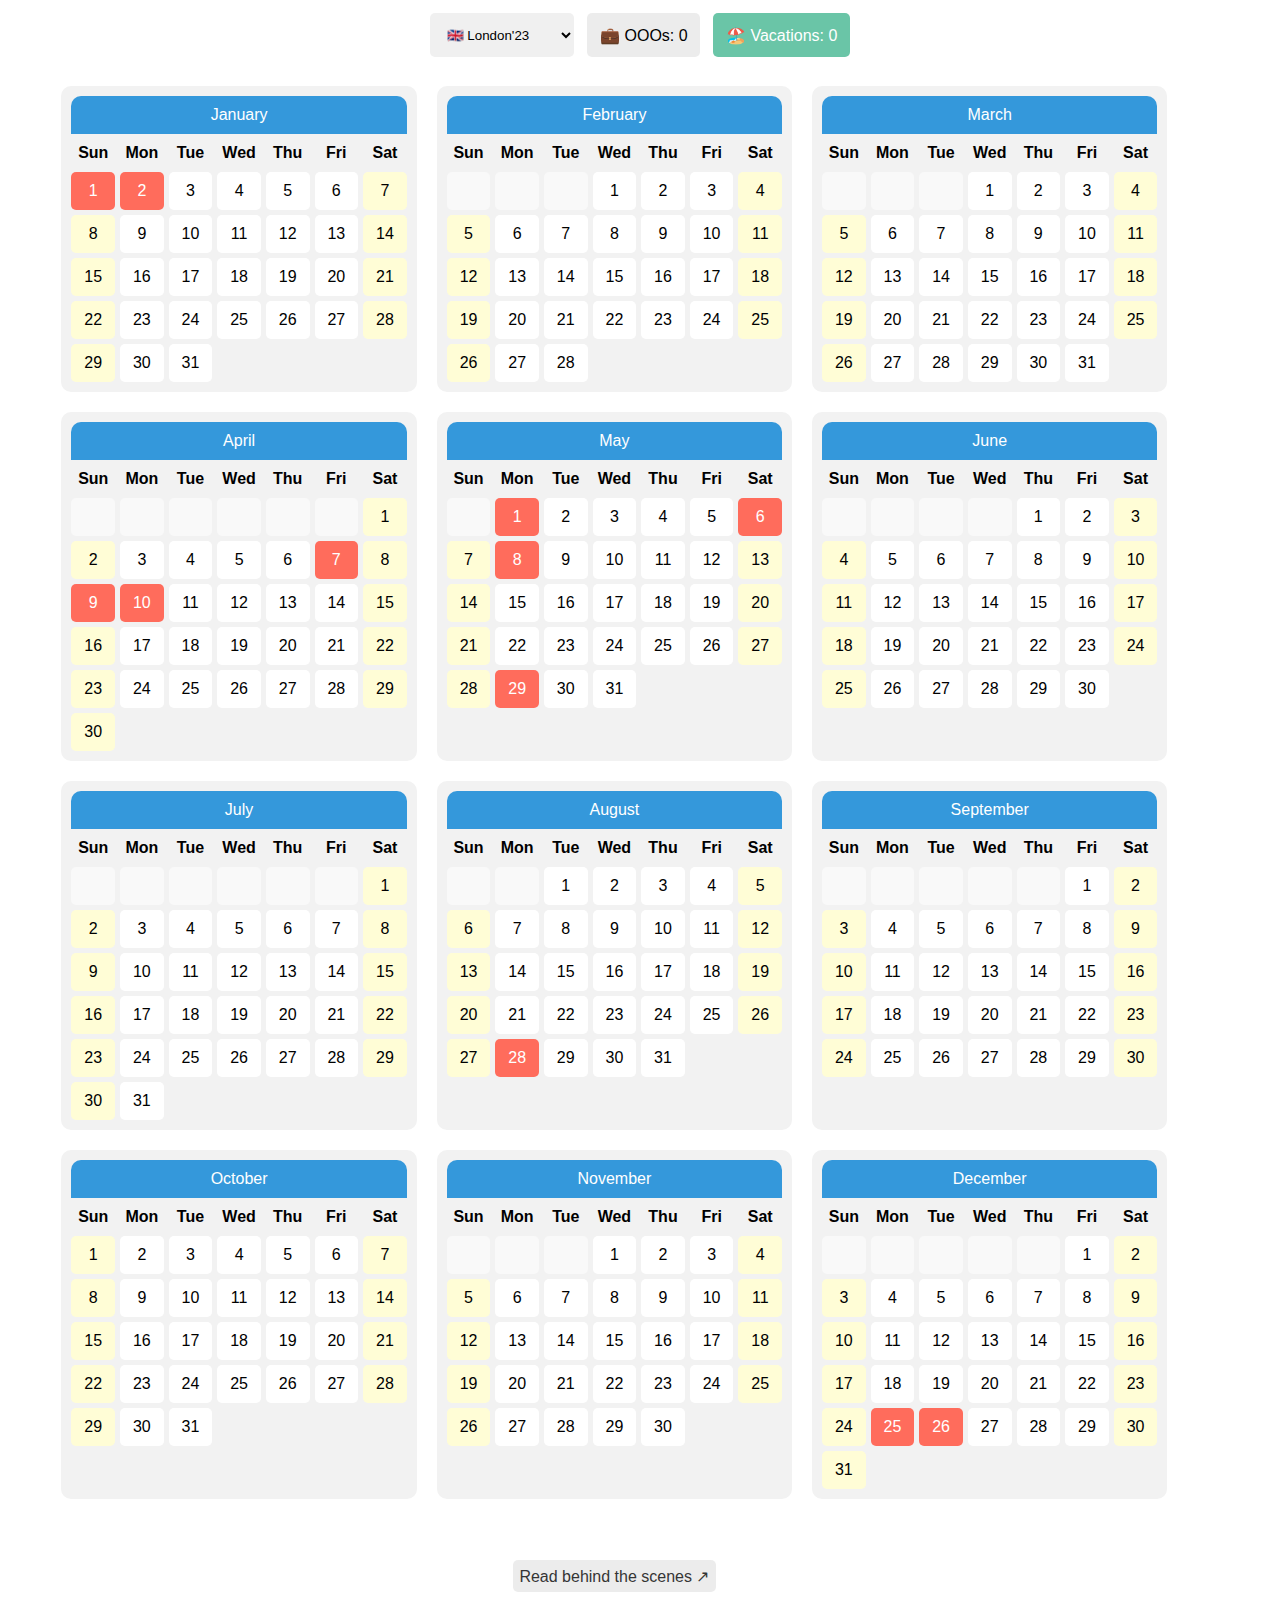
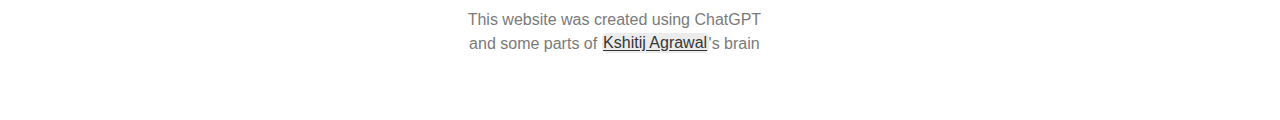
==== index.html @ eda7db60 "Update index.html" ====
<!DOCTYPE html>
<html>
  <head>
    <meta name="viewport" content="width=device-width, initial-scale=1" />

    <title>Plan your vacation 2023</title>
    <link
      rel="icon"
      href="data:image/svg+xml,<svg xmlns=%22http://www.w3.org/2000/svg%22 viewBox=%220 0 100 100%22><text y=%22.9em%22 font-size=%2290%22>📅</text></svg>"
    />

    <link href="https://fonts.cdnfonts.com/css/product-sans" rel="stylesheet" />
    <script src="https://code.jquery.com/jquery-3.6.0.min.js"></script>
    <script src="CalendarList.js"></script>
    <script src="https://static.airtable.com/js/embed/embed_snippet_v1.js"></script>
    <script>
      // $(document).ready(function () {
      //   $("#calendar2").load("IndiaCal.html");
      //   alert("done");
      // });

      $(document).ready(function () {
        $("#calendar-select").change(function () {
          var selectedCalendar = $(this).val();
          $(".calContainer").hide();
          $("#" + selectedCalendar).show();
        });
      });
    </script>

    <style>
      @import url("https://fonts.cdnfonts.com/css/product-sans");

      body {
        font-family: "Product Sans", sans-serif;
        margin: 0px;
        width: 96%;
        -webkit-user-select: none; /* Safari */
        -ms-user-select: none; /* IE 10 and IE 11 */
        user-select: none; /* Standard syntax */
      }
      .headerContainer {
        /* background: linear-gradient(
          rgba(255, 255, 255, 1),
          rgba(255, 255, 255, 0)
        ); */
        background-color: rgba(255, 255, 255, 1);
        position: fixed;
        z-index: 12;
        display: flex;
        flex-direction: row;
        /* margin-left: 5%;
        margin-right: 5%; */
        top: 0%;
        padding-top: 1%;
        padding-bottom: 1%;
        width: 100%;
        justify-content: center;
      }

      .Footer {
        display: flex;
        flex-direction: column;
        margin-bottom: 2%;
        width: 100%;
        justify-content: center;
        color: #7a7a7a;
        align-items: center;
        text-align: center;
      }

      #counter {
        background-color: rgba(74, 185, 148, 0.822);
        padding: 1%;
        color: white;
        border-radius: 5px;
        margin-left: 1%;
      }

      #counter:nth-child(2) {
        background-color: rgba(232, 232, 232, 0.822);
        color: black;
      }

      .calendar {
        padding: 5%;
        padding-top: 7%;
        /* margin-top: 1%; */
        display: grid;
        grid-template-columns: repeat(3, 1fr);
        grid-gap: 20px;
      }

      .month {
        /* display: flex; */
        /* flex-direction: column; */
        grid-template-rows: repeat(7, 1fr);
        grid-template-columns: repeat(7, 1fr);
        grid-gap: 5px;
        background-color: #f2f2f2;
        border-radius: 10px;
        padding: 10px;
      }

      .month-name {
        background-color: #3498db;
        color: #fff;
        text-align: center;
        border-top-left-radius: 10px;
        border-top-right-radius: 10px;
        padding: 10px 0;
      }

      .weekdays {
        display: grid;
        grid-template-columns: repeat(7, 1fr);
        grid-gap: 5px;
        text-align: center;
        padding: 10px 0;
        font-weight: bold;
      }

      .weekday {
        /* background-color: #e6e6e6; */
      }

      .dates {
        display: grid;
        grid-template-columns: repeat(7, 1fr);
        grid-gap: 5px;
      }

      .date {
        background-color: #fff;
        border-radius: 5px;
        text-align: center;
        padding: 10px;
        cursor: pointer;
        position: relative;
        z-index: 10;
      }

      .date.selected {
        background-color: rgb(101, 199, 166);
        color: #fff;
        z-index: 5;
        font-weight: bolder;
      }

      /* Style for merged dates */
      .date.selected + .date.selected {
        /* border: rgb(74, 185, 148) solid 4px; */
        border-top-left-radius: 5px;
        border-bottom-left-radius: 5px;
        /* margin-left: -5px; */
      }

      .date.selected:last-child {
        border-top-right-radius: 5px;
        border-bottom-right-radius: 5px;
      }

      .date.selected:first-child {
        border-top-left-radius: 5px;
        border-bottom-left-radius: 5px;
      }

      .date.selected:first-child:before {
        left: 0px;
        width: 0px;
      }

      /* .date.selected:before {
        content: "";
        position: absolute;
        top: 5px;
        bottom: 5px;
        left: -5px;
        width: 5px;
        background-color: rgb(101, 199, 166);
      } */

      /* .merged:before {
        content: "";
        position: absolute;
        top: 5px;
        bottom: 5px;
        left: -5px;
        width: 5px;
        background-color: rgb(101, 199, 166);
      } */

      /* Style for public holidays */
      .date.holiday {
        background-color: #ff6c5c;
        color: #fff;
      }

      .date.empty {
        opacity: 0.5;
      }

      .date.weekend {
        background-color: hsl(57, 100%, 92%);

        z-index: 1;
        box-sizing: border-box;
      }

      .tooltip {
        position: absolute;
        z-index: 999;
        display: none;
        font-size: 0.7em;
        padding: 10px;
        background-color: #ff6c5c;
        color: #fff;
        border-radius: 5px;
      }

      .textButton {
        background-color: rgba(232, 232, 232, 0.822);
        color: rgb(53, 53, 53);
        padding: 0.5%;

        border-radius: 5px;
        cursor: pointer;
      }

      .textButton:hover {
        background-color: #3498db;
        color: white;
      }

      #calendar-select {
        border-radius: 5px;
        padding-left: 1%;
        padding-right: 1%;
        border: none;
        cursor: pointer;
        background-color: #f0f0f0;
      }

      #requestOption_btn {
        border-top: 1px dotted #000;
      }

      @media (max-width: 608px) {
        .headerContainer {
          padding-top: 2%;
          padding-bottom: 2%;
          width: 96%;
        }

        .Footer {
          width: 96%;
          flex-direction: column;
          justify-content: center;
          text-align: center;
        }

        #counter {
          padding: 2%;
        }

        .calendar {
          grid-template-columns: repeat(1, 1fr);
          padding-top: 15%;
        }
      }
    </style>
  </head>
  <body>
    <div class="headerContainer">
      <select id="calendar-select">
        <option value="calendarLondon">🇬🇧 London'23</option>
        <option value="calendarBangalore">🇮🇳 Bangalore'23</option>
        <option value="calendarDelhi">🇮🇳 New Delhi'23</option>
        <option value="calendarNewYork">🇺🇸 New York'23</option>
        <option value="requestOption" id="requestOption_btn">
          👋 Request...
        </option>
      </select>
      <span id="counter">💼 OOOs: <span id="countOOO">0</span></span>
      <span id="counter">🏖️ Vacations: <span id="countVac">0</span></span>
    </div>

    <div class="tooltip"></div>

    <!-- <div id="calendar2"></div> -->
    <div id="calendar-container">
      <!-- London 2023 -->
      <div class="calContainer" id="calendarLondon"></div>
      <!-- Bangalore 2023 -->
      <div
        class="calContainer"
        id="calendarBangalore"
        style="display: none"
      ></div>

      <!-- New Delhi 2023 -->
      <div class="calContainer" id="calendarDelhi" style="display: none"></div>
      <!-- New York 2023 -->
      <div
        class="calContainer"
        id="calendarNewYork"
        style="display: none"
      ></div>
      <!-- Request option -->
      <div
        id="requestOption"
        class="calContainer"
        style="display: none; margin-top: 10%; width: 100%"
      >
        <iframe
          class="airtable-embed airtable-dynamic-height"
          src="https://airtable.com/embed/shr42qAJ8OKiO1cHf?backgroundColor=cyan"
          frameborder="0"
          onmousewheel=""
          width="100%"
          height="936.2"
          style="background: transparent"
        ></iframe>
      </div>
    </div>

    <div class="Footer">
      <a class="textButton" target="_blank">Read behind the scenes &#8599;</a>
      <p style="text-align: center; line-height: 150%">
        This website was created using ChatGPT <br />and some parts of&nbsp;<a
          href="https://twitter.com/imkshitij16"
          class="textButton"
          target="_blank"
          >Kshitij Agrawal</a
        >'s brain &nbsp;
      </p>
    </div>

    <script>
      const CalContainer = [
        "calendarLondon",
        "calendarBangalore",
        "calendarDelhi",
        "calendarNewYork",
      ];
      // const CalContainer = document.getElementsByClassName("calendarContainer");

      for (let CalOptions = 0; CalOptions < CalContainer.length; CalOptions++) {
        var calendar = `
          <div class="calendar">
            `;
        // Loop through all months of the year
        for (let month = 0; month < months[CalOptions].length; month++) {
          // Create a new Date object for the current month
          const date = new Date(2023, month, 1);

          // Get the first day of the month
          const firstDay = date.getDay();
          //to calc weekends
          let currentDay = firstDay;

          // Get the number of days in the month
          const daysInMonth = new Date(2023, month + 1, 0).getDate();
          var weekendFlag = "";

          // Generate the month calendar
          calendar += `
          
            <div class="month">
              <div class="month-name">${months[CalOptions][month][0]}</div>
              <div class="weekdays">
                <div class="weekday">Sun</div>
                <div class="weekday">Mon</div>
                <div class="weekday">Tue</div>
                <div class="weekday">Wed</div>
                <div class="weekday">Thu</div>
                <div class="weekday">Fri</div>
                <div class="weekday">Sat</div>
              </div>
              <div class="dates">
                `;

          // console.log(firstDay);
          // Loop through the days in the month
          for (let i = 0; i < firstDay + daysInMonth; i++) {
            //(i - firstDay + 1) is the date counter, not i
            if (i < firstDay) {
              calendar += `<div class="date empty"></div>`;
            } else {
              if (currentDay == 0 || currentDay == 6) {
                weekendFlag = "weekend";
              }
              if (months[CalOptions][month][1].includes(i - firstDay + 1)) {
                calendar += `<div class="date holiday" onmouseenter="showTooltip(this)"
        onmouseleave="hideTooltip()"
        data-text="${
          months[CalOptions][month][2][
            months[CalOptions][month][1].indexOf(i - firstDay + 1)
          ]
        }">${i - firstDay + 1}</div>`;
              } else {
                calendar += `<div class="date ${weekendFlag}">${
                  i - firstDay + 1
                }</div>`;
              }

              currentDay = (currentDay + 1) % 7;
              weekendFlag = "";
            }
          }

          // Close the .dates div and .calendar div
          calendar += `
              </div>
            </div>
          `;

          // Add the generated calendar to the page
        }

        calendar += `
          </div>
        `;

        // console.log(document.getElementById(CalContainer[CalOptions]));
        document.getElementById(CalContainer[CalOptions]).innerHTML = calendar;

        // CalContainer[CalOptions].innerHTML = calendar;
      }

      //===============================================================================

      const dates = document.querySelectorAll(".date");
      let countOOO = 0;
      let countVac = 0;

      dates.forEach((date) => {
        date.addEventListener("click", function () {
          this.classList.toggle("selected");

          // check if there are selected neighboring dates and merge them
          const row = this.parentNode.children;
          let merged = false;

          // change OOO counter
          if (
            this.classList.contains("selected") &&
            !this.classList.contains("holiday") &&
            !this.classList.contains("weekend")
          ) {
            countOOO++;
          } else if (
            !this.classList.contains("selected") &&
            !this.classList.contains("holiday") &&
            !this.classList.contains("weekend")
          ) {
            countOOO--;
          }

          // change Vac counter
          if (this.classList.contains("selected")) {
            countVac++;
            if (this.classList.contains("weekend")) {
              // console.log(this);
              this.style.color = "rgb(101, 199, 166);";
              // console.log(this);
            }
          } else {
            countVac--;
            if (this.classList.contains("weekend")) {
              this.style.color = "black";
            } else if (this.classList.contains("holiday")) {
              document.querySelector(".tooltip").style.display = "none";
            }
          }
          document.querySelector("#countOOO").textContent = countOOO;
          document.querySelector("#countVac").textContent = countVac;

          // change color of weekend day if selected
          if (
            this.classList.contains("selected") &&
            this.classList.contains("weekend")
          ) {
            this.style.boxShadow = "inset 0px 0px 0px 5px rgb(101, 199, 166)";
            this.style.color = "black ";
          } else if (
            !this.classList.contains("selected") &&
            this.classList.contains("weekend")
          ) {
            this.style.boxShadow = "none";
          }

          // change color of weekend day if selected
          if (
            this.classList.contains("selected") &&
            this.classList.contains("holiday")
          ) {
            this.style.boxShadow = "inset 0px 0px 0px 5px rgb(101, 199, 166)";
          } else if (
            !this.classList.contains("selected") &&
            this.classList.contains("holiday")
          ) {
            this.style.boxShadow = "none";
          }

          for (let i = 0; i < row.length; i++) {
            if (row[i] === this) {
              if (row[i - 1] && row[i - 1].classList.contains("selected")) {
                this.classList.add("merged");
                merged = true;
                break;
              } else if (
                row[i + 1] &&
                row[i + 1].classList.contains("selected")
              ) {
                row[i + 1].classList.add("merged");
                merged = true;
                break;
              }
            }
          }

          if (!merged) {
            this.classList.remove("merged");
          }
        });
      });

      function showTooltip(el) {
        var tooltip = document.querySelector(".tooltip");
        var holidayText = el.getAttribute("data-text");
        tooltip.innerHTML = "Bank holiday for " + "<b>" + holidayText + "</b>";
        tooltip.style.display = "block";

        if (window.innerWidth > 600) {
          tooltip.style.top = el.offsetTop + el.offsetHeight + 2 + "px";
          tooltip.style.left = el.offsetLeft + -50 + "px";
        } else {
          tooltip.style.top = el.offsetTop + el.offsetHeight + 2 + "px";
          tooltip.style.left = "20%";
        }
      }

      function hideTooltip() {
        var tooltip = document.querySelector(".tooltip");
        tooltip.style.display = "none";
      }
    </script>
  </body>
</html>
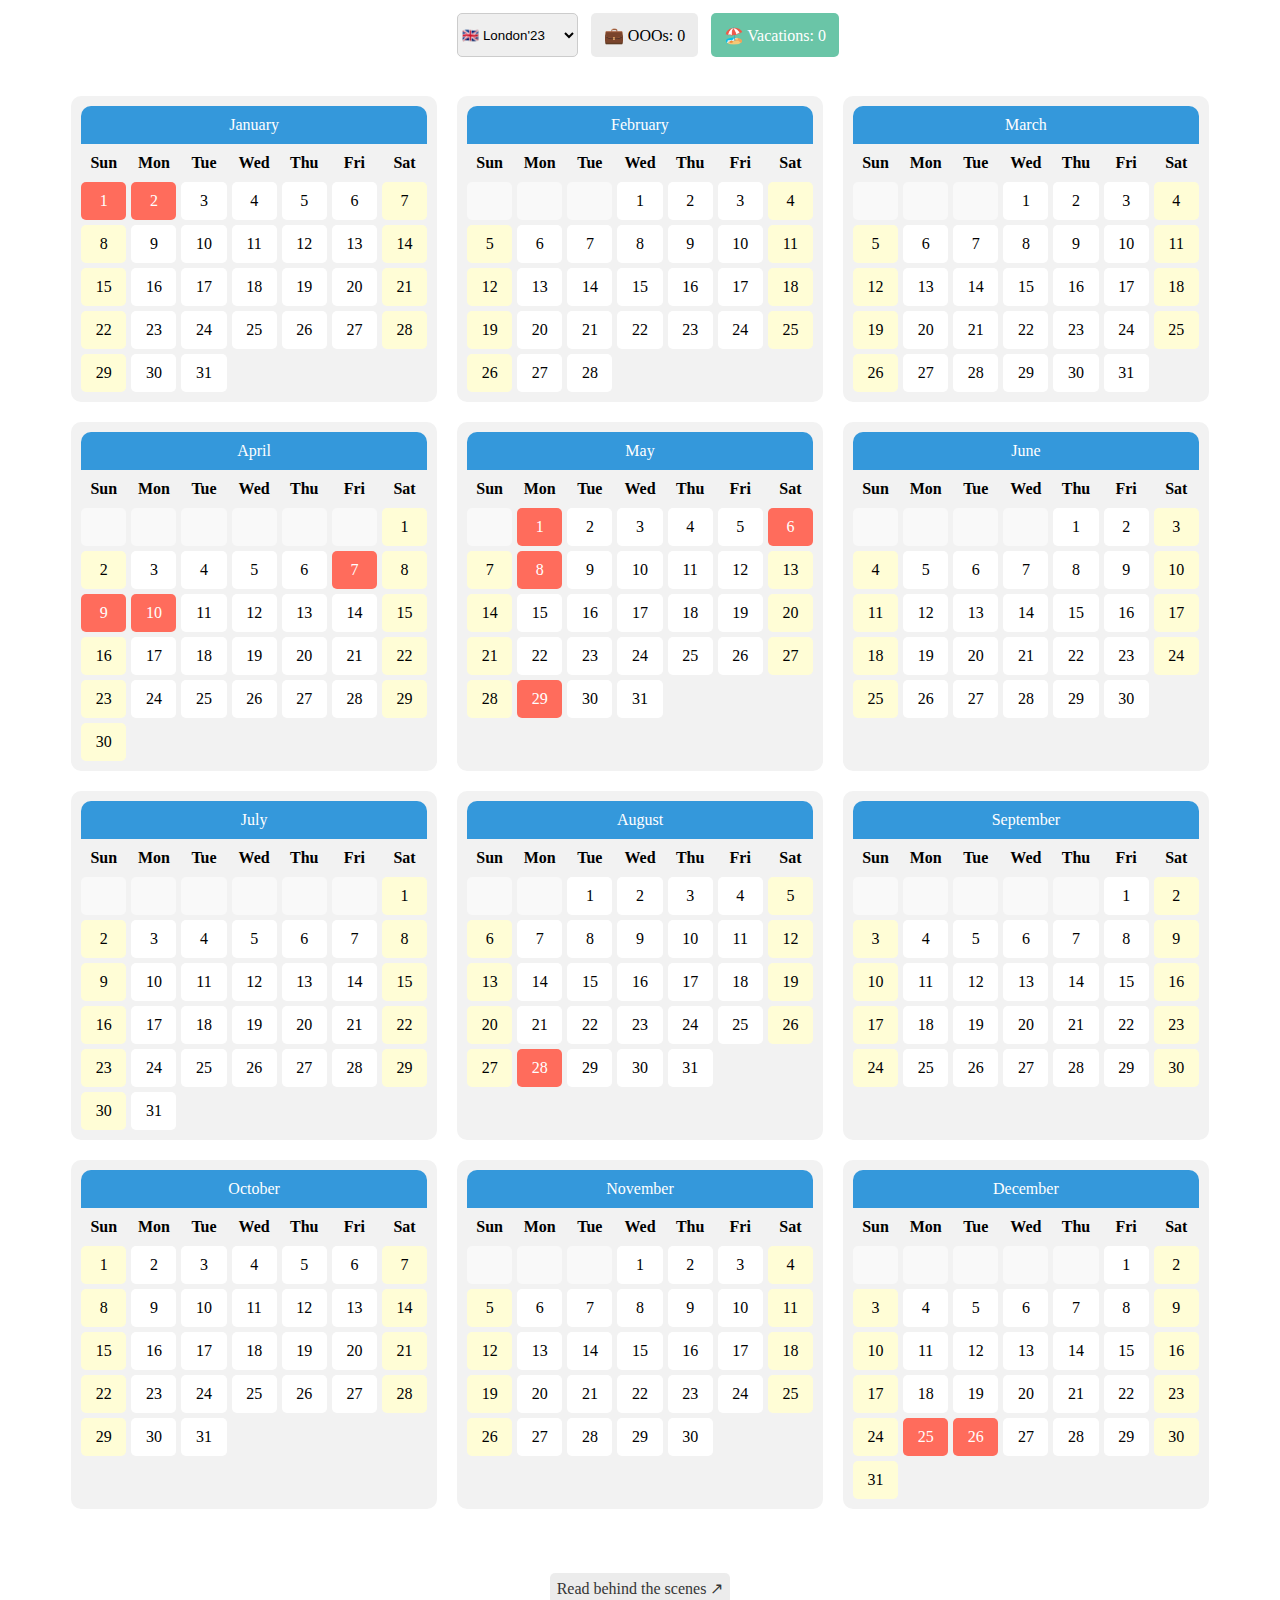
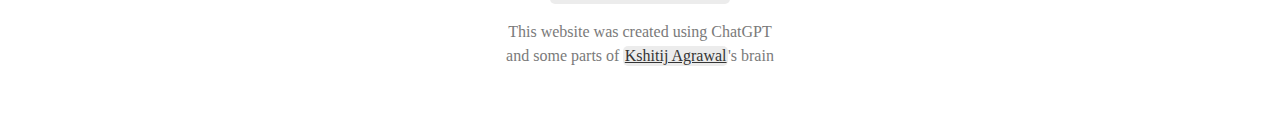
==== commit 7237ee70: "separate css file" ====
--- a/index.html
+++ b/index.html
@@ -2,6 +2,7 @@
 <html>
   <head>
     <meta name="viewport" content="width=device-width, initial-scale=1" />
+    <link rel="stylesheet" type="text/css" href="styles.css" />
 
     <title>Plan your vacation 2023</title>
     <link
@@ -27,248 +28,6 @@
         });
       });
     </script>
-
-    <style>
-      @import url("https://fonts.cdnfonts.com/css/product-sans");
-
-      body {
-        font-family: "Product Sans", sans-serif;
-        margin: 0px;
-        width: 96%;
-        -webkit-user-select: none; /* Safari */
-        -ms-user-select: none; /* IE 10 and IE 11 */
-        user-select: none; /* Standard syntax */
-      }
-      .headerContainer {
-        /* background: linear-gradient(
-          rgba(255, 255, 255, 1),
-          rgba(255, 255, 255, 0)
-        ); */
-        background-color: rgba(255, 255, 255, 1);
-        position: fixed;
-        z-index: 12;
-        display: flex;
-        flex-direction: row;
-        /* margin-left: 5%;
-        margin-right: 5%; */
-        top: 0%;
-        padding-top: 1%;
-        padding-bottom: 1%;
-        width: 100%;
-        justify-content: center;
-      }
-
-      .Footer {
-        display: flex;
-        flex-direction: column;
-        margin-bottom: 2%;
-        width: 100%;
-        justify-content: center;
-        color: #7a7a7a;
-        align-items: center;
-        text-align: center;
-      }
-
-      #counter {
-        background-color: rgba(74, 185, 148, 0.822);
-        padding: 1%;
-        color: white;
-        border-radius: 5px;
-        margin-left: 1%;
-      }
-
-      #counter:nth-child(2) {
-        background-color: rgba(232, 232, 232, 0.822);
-        color: black;
-      }
-
-      .calendar {
-        padding: 5%;
-        padding-top: 7%;
-        /* margin-top: 1%; */
-        display: grid;
-        grid-template-columns: repeat(3, 1fr);
-        grid-gap: 20px;
-      }
-
-      .month {
-        /* display: flex; */
-        /* flex-direction: column; */
-        grid-template-rows: repeat(7, 1fr);
-        grid-template-columns: repeat(7, 1fr);
-        grid-gap: 5px;
-        background-color: #f2f2f2;
-        border-radius: 10px;
-        padding: 10px;
-      }
-
-      .month-name {
-        background-color: #3498db;
-        color: #fff;
-        text-align: center;
-        border-top-left-radius: 10px;
-        border-top-right-radius: 10px;
-        padding: 10px 0;
-      }
-
-      .weekdays {
-        display: grid;
-        grid-template-columns: repeat(7, 1fr);
-        grid-gap: 5px;
-        text-align: center;
-        padding: 10px 0;
-        font-weight: bold;
-      }
-
-      .weekday {
-        /* background-color: #e6e6e6; */
-      }
-
-      .dates {
-        display: grid;
-        grid-template-columns: repeat(7, 1fr);
-        grid-gap: 5px;
-      }
-
-      .date {
-        background-color: #fff;
-        border-radius: 5px;
-        text-align: center;
-        padding: 10px;
-        cursor: pointer;
-        position: relative;
-        z-index: 10;
-      }
-
-      .date.selected {
-        background-color: rgb(101, 199, 166);
-        color: #fff;
-        z-index: 5;
-        font-weight: bolder;
-      }
-
-      /* Style for merged dates */
-      .date.selected + .date.selected {
-        /* border: rgb(74, 185, 148) solid 4px; */
-        border-top-left-radius: 5px;
-        border-bottom-left-radius: 5px;
-        /* margin-left: -5px; */
-      }
-
-      .date.selected:last-child {
-        border-top-right-radius: 5px;
-        border-bottom-right-radius: 5px;
-      }
-
-      .date.selected:first-child {
-        border-top-left-radius: 5px;
-        border-bottom-left-radius: 5px;
-      }
-
-      .date.selected:first-child:before {
-        left: 0px;
-        width: 0px;
-      }
-
-      /* .date.selected:before {
-        content: "";
-        position: absolute;
-        top: 5px;
-        bottom: 5px;
-        left: -5px;
-        width: 5px;
-        background-color: rgb(101, 199, 166);
-      } */
-
-      /* .merged:before {
-        content: "";
-        position: absolute;
-        top: 5px;
-        bottom: 5px;
-        left: -5px;
-        width: 5px;
-        background-color: rgb(101, 199, 166);
-      } */
-
-      /* Style for public holidays */
-      .date.holiday {
-        background-color: #ff6c5c;
-        color: #fff;
-      }
-
-      .date.empty {
-        opacity: 0.5;
-      }
-
-      .date.weekend {
-        background-color: hsl(57, 100%, 92%);
-
-        z-index: 1;
-        box-sizing: border-box;
-      }
-
-      .tooltip {
-        position: absolute;
-        z-index: 999;
-        display: none;
-        font-size: 0.7em;
-        padding: 10px;
-        background-color: #ff6c5c;
-        color: #fff;
-        border-radius: 5px;
-      }
-
-      .textButton {
-        background-color: rgba(232, 232, 232, 0.822);
-        color: rgb(53, 53, 53);
-        padding: 0.5%;
-
-        border-radius: 5px;
-        cursor: pointer;
-      }
-
-      .textButton:hover {
-        background-color: #3498db;
-        color: white;
-      }
-
-      #calendar-select {
-        border-radius: 5px;
-        padding-left: 1%;
-        padding-right: 1%;
-        border: none;
-        cursor: pointer;
-        background-color: #f0f0f0;
-      }
-
-      #requestOption_btn {
-        border-top: 1px dotted #000;
-      }
-
-      @media (max-width: 608px) {
-        .headerContainer {
-          padding-top: 2%;
-          padding-bottom: 2%;
-          width: 96%;
-        }
-
-        .Footer {
-          width: 96%;
-          flex-direction: column;
-          justify-content: center;
-          text-align: center;
-        }
-
-        #counter {
-          padding: 2%;
-        }
-
-        .calendar {
-          grid-template-columns: repeat(1, 1fr);
-          padding-top: 15%;
-        }
-      }
-    </style>
   </head>
   <body>
     <div class="headerContainer">
@@ -347,8 +106,8 @@
 
       for (let CalOptions = 0; CalOptions < CalContainer.length; CalOptions++) {
         var calendar = `
-          <div class="calendar">
-            `;
+                <div class="calendar">
+                  `;
         // Loop through all months of the year
         for (let month = 0; month < months[CalOptions].length; month++) {
           // Create a new Date object for the current month
@@ -365,20 +124,20 @@
 
           // Generate the month calendar
           calendar += `
-          
-            <div class="month">
-              <div class="month-name">${months[CalOptions][month][0]}</div>
-              <div class="weekdays">
-                <div class="weekday">Sun</div>
-                <div class="weekday">Mon</div>
-                <div class="weekday">Tue</div>
-                <div class="weekday">Wed</div>
-                <div class="weekday">Thu</div>
-                <div class="weekday">Fri</div>
-                <div class="weekday">Sat</div>
-              </div>
-              <div class="dates">
-                `;
+
+                  <div class="month">
+                    <div class="month-name">${months[CalOptions][month][0]}</div>
+                    <div class="weekdays">
+                      <div class="weekday">Sun</div>
+                      <div class="weekday">Mon</div>
+                      <div class="weekday">Tue</div>
+                      <div class="weekday">Wed</div>
+                      <div class="weekday">Thu</div>
+                      <div class="weekday">Fri</div>
+                      <div class="weekday">Sat</div>
+                    </div>
+                    <div class="dates">
+                      `;
 
           // console.log(firstDay);
           // Loop through the days in the month
@@ -392,16 +151,17 @@
               }
               if (months[CalOptions][month][1].includes(i - firstDay + 1)) {
                 calendar += `<div class="date holiday" onmouseenter="showTooltip(this)"
-        onmouseleave="hideTooltip()"
-        data-text="${
-          months[CalOptions][month][2][
-            months[CalOptions][month][1].indexOf(i - firstDay + 1)
-          ]
-        }">${i - firstDay + 1}</div>`;
+              onmouseleave="hideTooltip()"
+              data-date="${i - firstDay + 1}-${months[CalOptions][month][0]}"
+              data-text="${
+                months[CalOptions][month][2][
+                  months[CalOptions][month][1].indexOf(i - firstDay + 1)
+                ]
+              }">${i - firstDay + 1}</div>`;
               } else {
-                calendar += `<div class="date ${weekendFlag}">${
+                calendar += `<div class="date ${weekendFlag}" data-date="${
                   i - firstDay + 1
-                }</div>`;
+                }-${months[CalOptions][month][0]}">${i - firstDay + 1}</div>`;
               }
 
               currentDay = (currentDay + 1) % 7;
@@ -411,16 +171,16 @@
 
           // Close the .dates div and .calendar div
           calendar += `
-              </div>
-            </div>
-          `;
+                    </div>
+                  </div>
+                `;
 
           // Add the generated calendar to the page
         }
 
         calendar += `
-          </div>
-        `;
+                </div>
+              `;
 
         // console.log(document.getElementById(CalContainer[CalOptions]));
         document.getElementById(CalContainer[CalOptions]).innerHTML = calendar;
@@ -430,11 +190,57 @@
 
       //===============================================================================
 
-      const dates = document.querySelectorAll(".date");
+      const dates = [...document.querySelectorAll(".date")].filter(
+        (date) => !date.classList.contains("empty")
+      );
+
       let countOOO = 0;
       let countVac = 0;
 
+      let selectedDates = {};
+      // Retrieve selected dates from local storage
+      const storedDates = localStorage.getItem("selectedDates");
+      console.log(storedDates);
+
+      if (storedDates) {
+        selectedDates = JSON.parse(storedDates);
+        Object.entries(selectedDates).forEach(([date, selected]) => {
+          console.log(`[data-date="${date}"]`);
+          const dateElement = document.querySelector(`[data-date="${date}"]`);
+          console.log(dateElement);
+          if (selected) {
+            dateElement.classList.add("selected");
+            if (dateElement.classList.contains("holiday")) {
+              dateElement.style.boxShadow =
+                "inset 0px 0px 0px 5px rgb(101, 199, 166)";
+            }
+            if (dateElement.classList.contains("weekend")) {
+              dateElement.style.boxShadow =
+                "inset 0px 0px 0px 5px rgb(101, 199, 166)";
+              dateElement.style.color = "black ";
+            }
+            // update counters as well
+            if (
+              !dateElement.classList.contains("holiday") &&
+              !dateElement.classList.contains("weekend")
+            ) {
+              countOOO++;
+            }
+            countVac++;
+          }
+        });
+      }
+
+      // Update counters
+      document.querySelector("#countOOO").textContent = countOOO;
+      document.querySelector("#countVac").textContent = countVac;
+
       dates.forEach((date) => {
+        // if (selectedDates[date.dataset.date]) {
+        //   date.classList.add("selected");
+        //   date.setAttribute("data-date", selectedDates[date.dataset.date]);
+        // }
+
         date.addEventListener("click", function () {
           this.classList.toggle("selected");
 
@@ -465,6 +271,14 @@
               this.style.color = "rgb(101, 199, 166);";
               // console.log(this);
             }
+            const monthName =
+              this.parentNode.parentNode.querySelector(
+                ".month-name"
+              ).textContent;
+
+            //saving to local storage
+            this.setAttribute("data-date", `${this.textContent}-${monthName}`);
+            selectedDates[this.dataset.date] = true;
           } else {
             countVac--;
             if (this.classList.contains("weekend")) {
@@ -472,9 +286,16 @@
             } else if (this.classList.contains("holiday")) {
               document.querySelector(".tooltip").style.display = "none";
             }
+
+            //removing from local storage
+            delete selectedDates[this.dataset.date];
+            this.removeAttribute("data-date");
           }
           document.querySelector("#countOOO").textContent = countOOO;
           document.querySelector("#countVac").textContent = countVac;
+
+          console.log("datesSaved", selectedDates);
+          localStorage.setItem("selectedDates", JSON.stringify(selectedDates));
 
           // change color of weekend day if selected
           if (
@@ -490,7 +311,7 @@
             this.style.boxShadow = "none";
           }
 
-          // change color of weekend day if selected
+          // change color of holiday if selected
           if (
             this.classList.contains("selected") &&
             this.classList.contains("holiday")
--- a/styles.css
+++ b/styles.css
@@ -0,0 +1,276 @@
+<style>
+@import url("https://fonts.cdnfonts.com/css/product-sans");
+
+body {
+  font-family: "Product Sans", sans-serif;
+  margin: 0px;
+  width: 96%;
+  -webkit-user-select: none; /* Safari */
+  -ms-user-select: none; /* IE 10 and IE 11 */
+  user-select: none; /* Standard syntax */
+}
+.headerContainer {
+  /* background: linear-gradient(
+    rgba(255, 255, 255, 1),
+    rgba(255, 255, 255, 0)
+  ); */
+  background-color: rgba(255, 255, 255, 1);
+  position: fixed;
+  z-index: 12;
+  display: flex;
+  flex-direction: row;
+  /* margin-left: 5%;
+  margin-right: 5%; */
+  top: 0%;
+  padding-top: 1%;
+  padding-bottom: 1%;
+  width: 100%;
+  justify-content: center;
+}
+
+.Footer {
+  display: flex;
+  flex-direction: column;
+  margin-bottom: 2%;
+  width: 100%;
+  justify-content: center;
+  color: #7a7a7a;
+  align-items: center;
+  text-align: center;
+}
+
+#counter {
+  background-color: rgba(74, 185, 148, 0.822);
+  padding: 1%;
+  color: white;
+  border-radius: 5px;
+  margin-left: 1%;
+}
+
+#counter:nth-child(2) {
+  background-color: rgba(232, 232, 232, 0.822);
+  color: black;
+}
+
+.calendar {
+  padding: 5%;
+  padding-top: 7%;
+  /* margin-top: 1%; */
+  display: grid;
+  grid-template-columns: repeat(3, 1fr);
+  grid-gap: 20px;
+}
+
+.month {
+  /* display: flex; */
+  /* flex-direction: column; */
+  grid-template-rows: repeat(7, 1fr);
+  grid-template-columns: repeat(7, 1fr);
+  grid-gap: 5px;
+  background-color: #f2f2f2;
+  border-radius: 10px;
+  padding: 10px;
+}
+
+.month-name {
+  background-color: #3498db;
+  color: #fff;
+  text-align: center;
+  border-top-left-radius: 10px;
+  border-top-right-radius: 10px;
+  padding: 10px 0;
+}
+
+.weekdays {
+  display: grid;
+  grid-template-columns: repeat(7, 1fr);
+  grid-gap: 5px;
+  text-align: center;
+  padding: 10px 0;
+  font-weight: bold;
+}
+
+.weekday {
+  /* background-color: #e6e6e6; */
+}
+
+.dates {
+  display: grid;
+  grid-template-columns: repeat(7, 1fr);
+  grid-gap: 5px;
+}
+
+.date {
+  background-color: #fff;
+  border-radius: 5px;
+  text-align: center;
+  padding: 10px;
+  cursor: pointer;
+  position: relative;
+  z-index: 10;
+}
+
+.date.selected {
+  background-color: rgb(101, 199, 166);
+  color: #fff;
+  z-index: 5;
+  font-weight: bolder;
+}
+
+/* Style for merged dates */
+.date.selected + .date.selected {
+  /* border: rgb(74, 185, 148) solid 4px; */
+  border-top-left-radius: 5px;
+  border-bottom-left-radius: 5px;
+  /* margin-left: -5px; */
+}
+
+.date.selected:last-child {
+  border-top-right-radius: 5px;
+  border-bottom-right-radius: 5px;
+}
+
+.date.selected:first-child {
+  border-top-left-radius: 5px;
+  border-bottom-left-radius: 5px;
+}
+
+.date.selected:first-child:before {
+  left: 0px;
+  width: 0px;
+}
+
+/* .date.selected:before {
+  content: "";
+  position: absolute;
+  top: 5px;
+  bottom: 5px;
+  left: -5px;
+  width: 5px;
+  background-color: rgb(101, 199, 166);
+} */
+
+/* .merged:before {
+  content: "";
+  position: absolute;
+  top: 5px;
+  bottom: 5px;
+  left: -5px;
+  width: 5px;
+  background-color: rgb(101, 199, 166);
+} */
+
+/* Style for public holidays */
+.date.holiday {
+  background-color: #ff6c5c;
+  color: #fff;
+}
+
+.date.empty {
+  opacity: 0.5;
+  cursor: default;
+}
+
+.date.weekend {
+  background-color: hsl(57, 100%, 92%);
+
+  z-index: 1;
+  box-sizing: border-box;
+}
+
+.tooltip {
+  position: absolute;
+  z-index: 999;
+  display: none;
+  font-size: 0.7em;
+  padding: 10px;
+  background-color: #ff6c5c;
+  color: #fff;
+  border-radius: 5px;
+}
+
+.textButton {
+  background-color: rgba(232, 232, 232, 0.822);
+  color: rgb(53, 53, 53);
+  padding: 0.5%;
+
+  border-radius: 5px;
+  cursor: pointer;
+}
+
+.textButton:hover {
+  background-color: #3498db;
+  color: white;
+}
+
+#calendar-select {
+  border-radius: 5px;
+  /* padding-left: 1%; */
+  /* padding-right: 1%; */
+  /* border: none; */
+  cursor: pointer;
+  /* background-color: #f0f0f0; */
+  
+    border: 1px solid #ccc;
+}
+
+     
+  
+  .selectBox {
+    position: relative;
+  }
+  
+  .selectBox select {
+    width: 100%;
+    font-weight: bold;
+  }
+  
+  .overSelect {
+    position: absolute;
+    left: 0;
+    right: 0;
+    top: 0;
+    bottom: 0;
+  }
+  
+  .checkboxes {
+    display: none;
+    border: 1px #dadada solid;
+  }
+  
+  .checkboxes label {
+    display: block;
+  }
+  
+  .checkboxes label:hover {
+    background-color: #1e90ff;
+  }
+
+#requestOption_btn {
+  border-top: 1px dotted #000;
+}
+
+@media (max-width: 608px) {
+  .headerContainer {
+    padding-top: 2%;
+    padding-bottom: 2%;
+    width: 96%;
+  }
+
+  .Footer {
+    width: 96%;
+    flex-direction: column;
+    justify-content: center;
+    text-align: center;
+  }
+
+  #counter {
+    padding: 2%;
+  }
+
+  .calendar {
+    grid-template-columns: repeat(1, 1fr);
+    padding-top: 15%;
+  }
+}
+</style>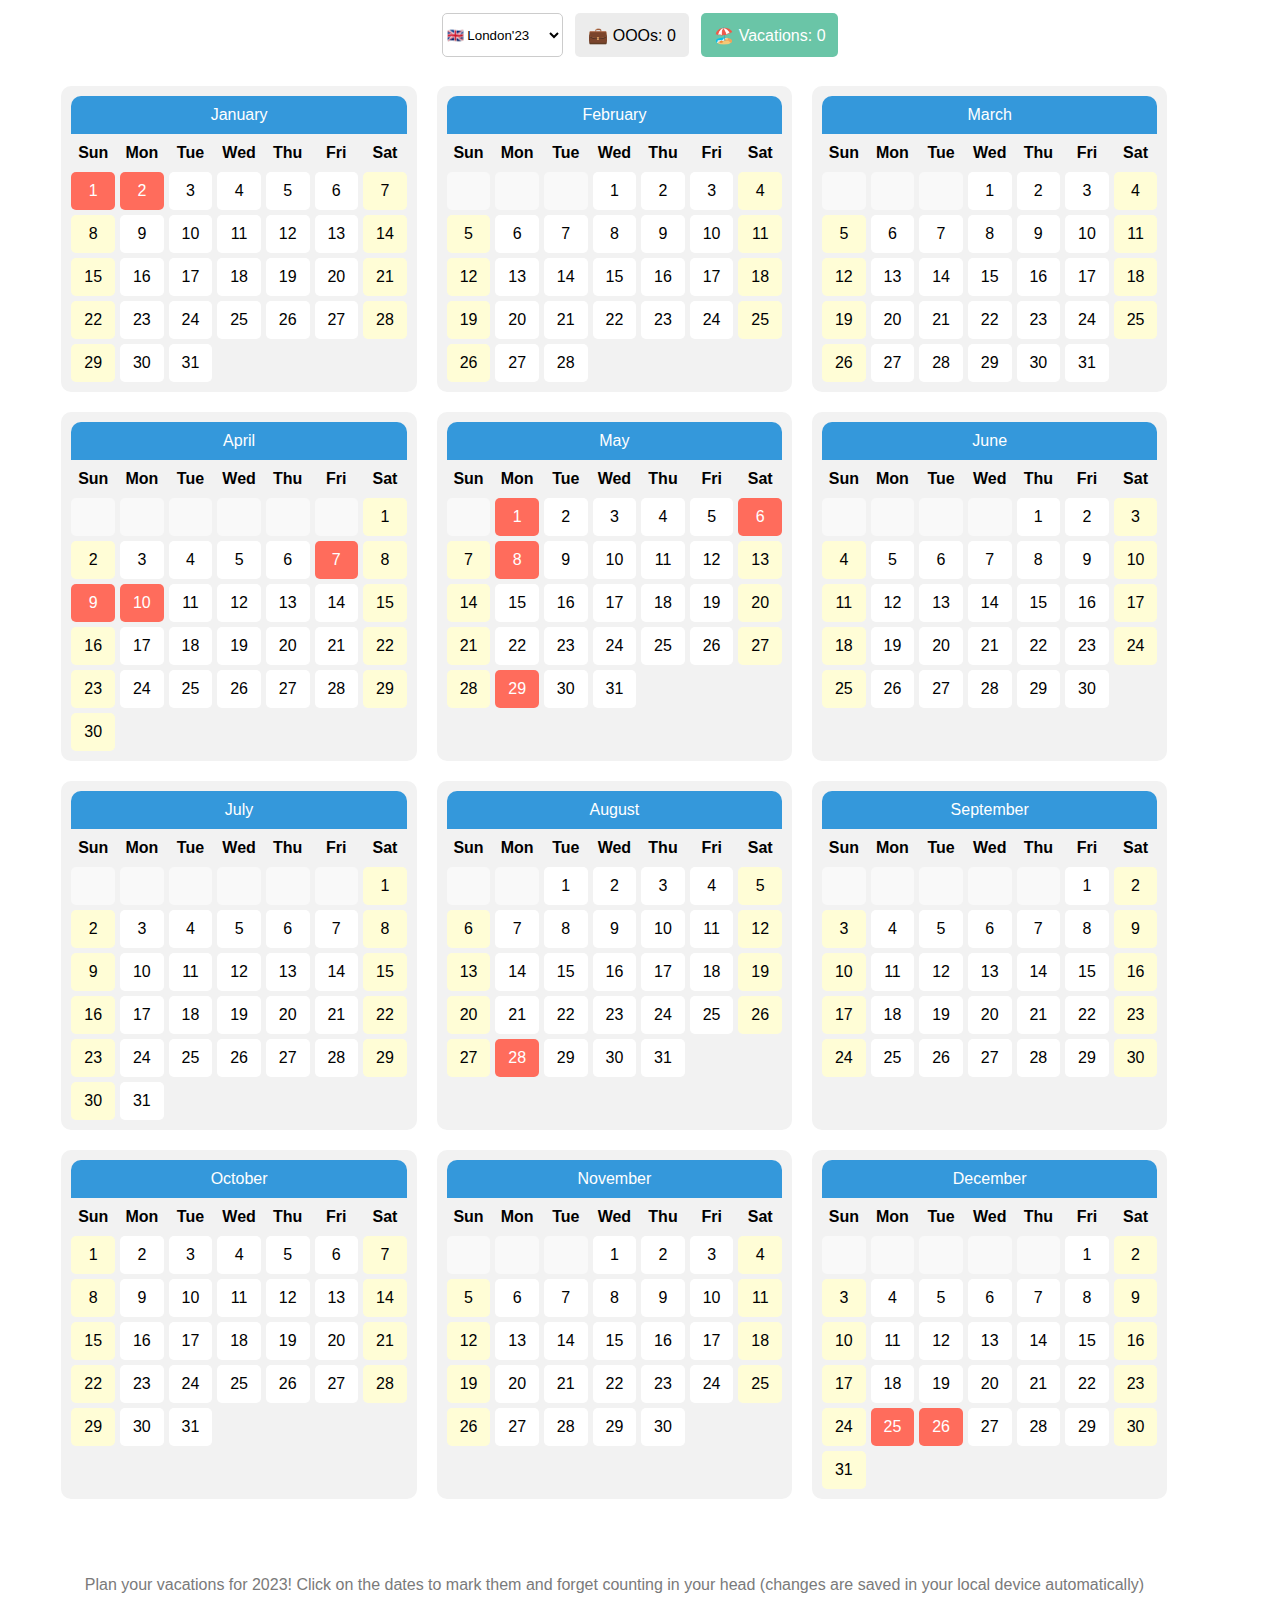
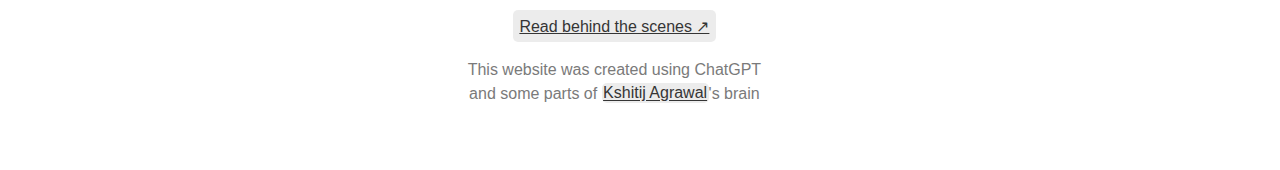
==== commit e236e887: "Added BTS" ====
--- a/index.html
+++ b/index.html
@@ -29,6 +29,7 @@
       });
     </script>
   </head>
+
   <body>
     <div class="headerContainer">
       <select id="calendar-select">
@@ -84,10 +85,18 @@
     </div>
 
     <div class="Footer">
-      <a class="textButton" target="_blank">Read behind the scenes &#8599;</a>
+      <p>
+        Plan your vacations for 2023! Click on the dates to mark them and forget
+        counting in your head (changes are saved in your local device
+        automatically)<br />
+      </p>
+
+      <a class="textButton" target="_blank" href="/vacay/BTS.html"
+        >Read behind the scenes &#8599;</a
+      >
       <p style="text-align: center; line-height: 150%">
         This website was created using ChatGPT <br />and some parts of&nbsp;<a
-          href="https://twitter.com/imkshitij16"
+          href="https://twitter.com/intent/user?screen_name=imkshitij16"
           class="textButton"
           target="_blank"
           >Kshitij Agrawal</a
--- a/styles.css
+++ b/styles.css
@@ -1,4 +1,3 @@
-<style>
 @import url("https://fonts.cdnfonts.com/css/product-sans");
 
 body {
@@ -209,42 +208,40 @@
   /* padding-right: 1%; */
   /* border: none; */
   cursor: pointer;
-  /* background-color: #f0f0f0; */
-  
-    border: 1px solid #ccc;
-}
-
-     
-  
-  .selectBox {
-    position: relative;
-  }
-  
-  .selectBox select {
-    width: 100%;
-    font-weight: bold;
-  }
-  
-  .overSelect {
-    position: absolute;
-    left: 0;
-    right: 0;
-    top: 0;
-    bottom: 0;
-  }
-  
-  .checkboxes {
-    display: none;
-    border: 1px #dadada solid;
-  }
-  
-  .checkboxes label {
-    display: block;
-  }
-  
-  .checkboxes label:hover {
-    background-color: #1e90ff;
-  }
+  background-color: #fff;
+
+  border: 1px solid #ccc;
+}
+
+.selectBox {
+  position: relative;
+}
+
+.selectBox select {
+  width: 100%;
+  font-weight: bold;
+}
+
+.overSelect {
+  position: absolute;
+  left: 0;
+  right: 0;
+  top: 0;
+  bottom: 0;
+}
+
+.checkboxes {
+  display: none;
+  border: 1px #dadada solid;
+}
+
+.checkboxes label {
+  display: block;
+}
+
+.checkboxes label:hover {
+  background-color: #1e90ff;
+}
 
 #requestOption_btn {
   border-top: 1px dotted #000;
@@ -273,4 +270,3 @@
     padding-top: 15%;
   }
 }
-</style>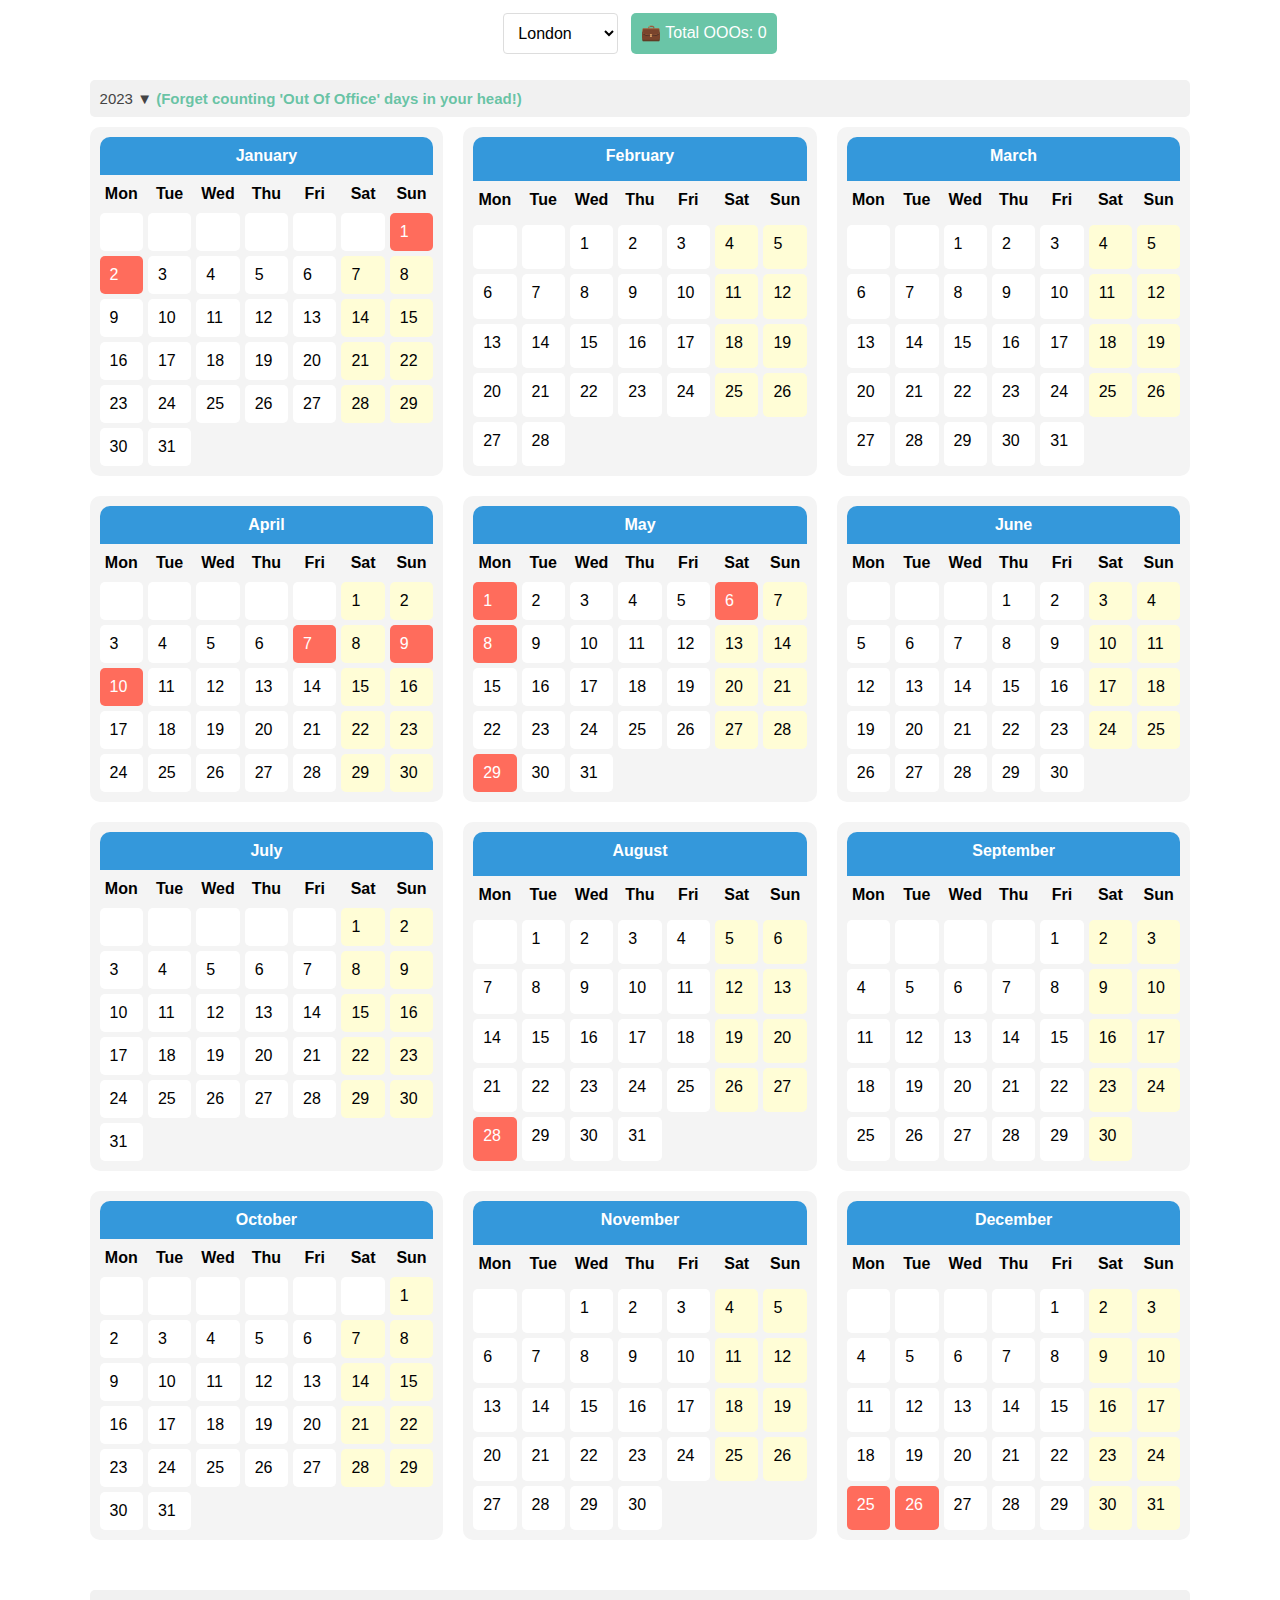
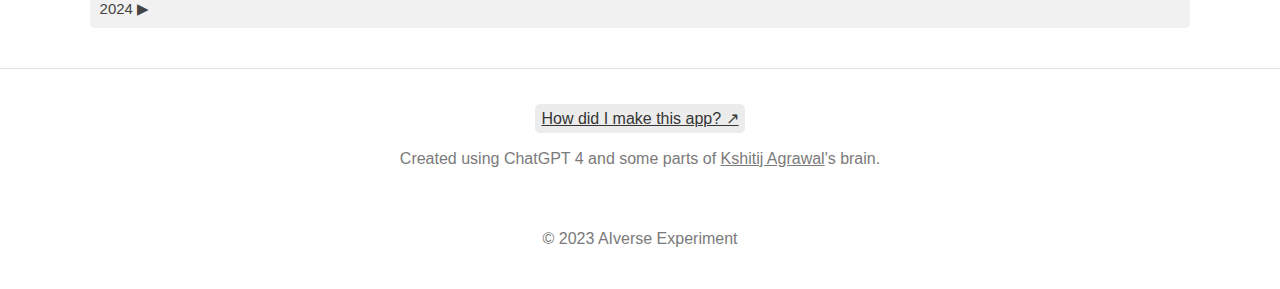
==== commit df5fa6a5: "Add files via upload" ====
--- a/index.html
+++ b/index.html
@@ -1,380 +1,54 @@
+
 <!DOCTYPE html>
-<html>
-  <head>
-    <meta name="viewport" content="width=device-width, initial-scale=1" />
-    <link rel="stylesheet" type="text/css" href="styles.css" />
-
-    <title>Plan your vacation 2023</title>
+<html lang="en">
+<head>
+    <meta charset="UTF-8">
+    <meta name="viewport" content="width=device-width, initial-scale=1.0">
+    <title>v2 Plan your vacation 2023</title>
     <link
       rel="icon"
       href="data:image/svg+xml,<svg xmlns=%22http://www.w3.org/2000/svg%22 viewBox=%220 0 100 100%22><text y=%22.9em%22 font-size=%2290%22>📅</text></svg>"
     />
-
-    <link href="https://fonts.cdnfonts.com/css/product-sans" rel="stylesheet" />
-    <script src="https://code.jquery.com/jquery-3.6.0.min.js"></script>
-    <script src="CalendarList.js"></script>
-    <script src="https://static.airtable.com/js/embed/embed_snippet_v1.js"></script>
-    <script>
-      // $(document).ready(function () {
-      //   $("#calendar2").load("IndiaCal.html");
-      //   alert("done");
-      // });
-
-      $(document).ready(function () {
-        $("#calendar-select").change(function () {
-          var selectedCalendar = $(this).val();
-          $(".calContainer").hide();
-          $("#" + selectedCalendar).show();
-        });
-      });
-    </script>
-  </head>
-
-  <body>
+    <link rel="stylesheet" href="styles.css">
+</head>
+<body>
+    
     <div class="headerContainer">
-      <select id="calendar-select">
-        <option value="calendarLondon">🇬🇧 London'23</option>
-        <option value="calendarBangalore">🇮🇳 Bangalore'23</option>
-        <option value="calendarDelhi">🇮🇳 New Delhi'23</option>
-        <option value="calendarNewYork">🇺🇸 New York'23</option>
-        <option value="requestOption" id="requestOption_btn">
-          👋 Request...
-        </option>
-      </select>
-      <span id="counter">💼 OOOs: <span id="countOOO">0</span></span>
-      <span id="counter">🏖️ Vacations: <span id="countVac">0</span></span>
+        <!-- <div class="tagline">  Step 1 of planning vacations - When do you take the holidays? </div> -->
+        <!-- <div class="tagline">  Forget counting 'Out Of Office' days in your head! </div> -->
+        <select id="citySelector" class="city-selector"></select> <!-- Dropdown for city selection -->
+        <div class="counter">
+            💼 Total OOOs: <span id="counter">0</span>
+        </div>
     </div>
 
-    <div class="tooltip"></div>
-
-    <!-- <div id="calendar2"></div> -->
-    <div id="calendar-container">
-      <!-- London 2023 -->
-      <div class="calContainer" id="calendarLondon"></div>
-      <!-- Bangalore 2023 -->
-      <div
-        class="calContainer"
-        id="calendarBangalore"
-        style="display: none"
-      ></div>
-
-      <!-- New Delhi 2023 -->
-      <div class="calContainer" id="calendarDelhi" style="display: none"></div>
-      <!-- New York 2023 -->
-      <div
-        class="calContainer"
-        id="calendarNewYork"
-        style="display: none"
-      ></div>
-      <!-- Request option -->
-      <div
-        id="requestOption"
-        class="calContainer"
-        style="display: none; margin-top: 10%; width: 100%"
-      >
-        <iframe
-          class="airtable-embed airtable-dynamic-height"
-          src="https://airtable.com/embed/shr42qAJ8OKiO1cHf?backgroundColor=cyan"
-          frameborder="0"
-          onmousewheel=""
-          width="100%"
-          height="936.2"
-          style="background: transparent"
-        ></iframe>
-      </div>
+    <div class="year-panel">
+        <button class="collapsible" onclick="togglePanel(this)">2023 <span class="chevron">▼</span> <b style="color: rgba(74, 185, 148, 0.822);">  (Forget counting 'Out Of Office' days in your head!)</b></button>
+        <div class="year-content" style="display: block;">
+            <div class="calendar" id="calendar2023"></div>
+        </div>
+        
     </div>
-
-    <div class="Footer">
-      <p>
-        Plan your vacations for 2023! Click on the dates to mark them and forget
-        counting in your head (changes are saved in your local device
-        automatically)<br />
-      </p>
-
-      <a class="textButton" target="_blank" href="/vacay/BTS.html"
-        >Read behind the scenes &#8599;</a
-      >
-      <p style="text-align: center; line-height: 150%">
-        This website was created using ChatGPT <br />and some parts of&nbsp;<a
-          href="https://twitter.com/intent/user?screen_name=imkshitij16"
-          class="textButton"
-          target="_blank"
-          >Kshitij Agrawal</a
-        >'s brain &nbsp;
-      </p>
+    
+    <div class="year-panel">
+        <button class="collapsible" onclick="togglePanel(this)">2024 <span class="chevron">▶</span></button>
+        <div class="year-content">
+            <div class="calendar" id="calendar2024"></div>
+        </div>
     </div>
-
-    <script>
-      const CalContainer = [
-        "calendarLondon",
-        "calendarBangalore",
-        "calendarDelhi",
-        "calendarNewYork",
-      ];
-      // const CalContainer = document.getElementsByClassName("calendarContainer");
-
-      for (let CalOptions = 0; CalOptions < CalContainer.length; CalOptions++) {
-        var calendar = `
-                <div class="calendar">
-                  `;
-        // Loop through all months of the year
-        for (let month = 0; month < months[CalOptions].length; month++) {
-          // Create a new Date object for the current month
-          const date = new Date(2023, month, 1);
-
-          // Get the first day of the month
-          const firstDay = date.getDay();
-          //to calc weekends
-          let currentDay = firstDay;
-
-          // Get the number of days in the month
-          const daysInMonth = new Date(2023, month + 1, 0).getDate();
-          var weekendFlag = "";
-
-          // Generate the month calendar
-          calendar += `
-
-                  <div class="month">
-                    <div class="month-name">${months[CalOptions][month][0]}</div>
-                    <div class="weekdays">
-                      <div class="weekday">Sun</div>
-                      <div class="weekday">Mon</div>
-                      <div class="weekday">Tue</div>
-                      <div class="weekday">Wed</div>
-                      <div class="weekday">Thu</div>
-                      <div class="weekday">Fri</div>
-                      <div class="weekday">Sat</div>
-                    </div>
-                    <div class="dates">
-                      `;
-
-          // console.log(firstDay);
-          // Loop through the days in the month
-          for (let i = 0; i < firstDay + daysInMonth; i++) {
-            //(i - firstDay + 1) is the date counter, not i
-            if (i < firstDay) {
-              calendar += `<div class="date empty"></div>`;
-            } else {
-              if (currentDay == 0 || currentDay == 6) {
-                weekendFlag = "weekend";
-              }
-              if (months[CalOptions][month][1].includes(i - firstDay + 1)) {
-                calendar += `<div class="date holiday" onmouseenter="showTooltip(this)"
-              onmouseleave="hideTooltip()"
-              data-date="${i - firstDay + 1}-${months[CalOptions][month][0]}"
-              data-text="${
-                months[CalOptions][month][2][
-                  months[CalOptions][month][1].indexOf(i - firstDay + 1)
-                ]
-              }">${i - firstDay + 1}</div>`;
-              } else {
-                calendar += `<div class="date ${weekendFlag}" data-date="${
-                  i - firstDay + 1
-                }-${months[CalOptions][month][0]}">${i - firstDay + 1}</div>`;
-              }
-
-              currentDay = (currentDay + 1) % 7;
-              weekendFlag = "";
-            }
-          }
-
-          // Close the .dates div and .calendar div
-          calendar += `
-                    </div>
-                  </div>
-                `;
-
-          // Add the generated calendar to the page
-        }
-
-        calendar += `
-                </div>
-              `;
-
-        // console.log(document.getElementById(CalContainer[CalOptions]));
-        document.getElementById(CalContainer[CalOptions]).innerHTML = calendar;
-
-        // CalContainer[CalOptions].innerHTML = calendar;
-      }
-
-      //===============================================================================
-
-      const dates = [...document.querySelectorAll(".date")].filter(
-        (date) => !date.classList.contains("empty")
-      );
-
-      let countOOO = 0;
-      let countVac = 0;
-
-      let selectedDates = {};
-      // Retrieve selected dates from local storage
-      const storedDates = localStorage.getItem("selectedDates");
-      console.log(storedDates);
-
-      if (storedDates) {
-        selectedDates = JSON.parse(storedDates);
-        Object.entries(selectedDates).forEach(([date, selected]) => {
-          console.log(`[data-date="${date}"]`);
-          const dateElement = document.querySelector(`[data-date="${date}"]`);
-          console.log(dateElement);
-          if (selected) {
-            dateElement.classList.add("selected");
-            if (dateElement.classList.contains("holiday")) {
-              dateElement.style.boxShadow =
-                "inset 0px 0px 0px 5px rgb(101, 199, 166)";
-            }
-            if (dateElement.classList.contains("weekend")) {
-              dateElement.style.boxShadow =
-                "inset 0px 0px 0px 5px rgb(101, 199, 166)";
-              dateElement.style.color = "black ";
-            }
-            // update counters as well
-            if (
-              !dateElement.classList.contains("holiday") &&
-              !dateElement.classList.contains("weekend")
-            ) {
-              countOOO++;
-            }
-            countVac++;
-          }
-        });
-      }
-
-      // Update counters
-      document.querySelector("#countOOO").textContent = countOOO;
-      document.querySelector("#countVac").textContent = countVac;
-
-      dates.forEach((date) => {
-        // if (selectedDates[date.dataset.date]) {
-        //   date.classList.add("selected");
-        //   date.setAttribute("data-date", selectedDates[date.dataset.date]);
-        // }
-
-        date.addEventListener("click", function () {
-          this.classList.toggle("selected");
-
-          // check if there are selected neighboring dates and merge them
-          const row = this.parentNode.children;
-          let merged = false;
-
-          // change OOO counter
-          if (
-            this.classList.contains("selected") &&
-            !this.classList.contains("holiday") &&
-            !this.classList.contains("weekend")
-          ) {
-            countOOO++;
-          } else if (
-            !this.classList.contains("selected") &&
-            !this.classList.contains("holiday") &&
-            !this.classList.contains("weekend")
-          ) {
-            countOOO--;
-          }
-
-          // change Vac counter
-          if (this.classList.contains("selected")) {
-            countVac++;
-            if (this.classList.contains("weekend")) {
-              // console.log(this);
-              this.style.color = "rgb(101, 199, 166);";
-              // console.log(this);
-            }
-            const monthName =
-              this.parentNode.parentNode.querySelector(
-                ".month-name"
-              ).textContent;
-
-            //saving to local storage
-            this.setAttribute("data-date", `${this.textContent}-${monthName}`);
-            selectedDates[this.dataset.date] = true;
-          } else {
-            countVac--;
-            if (this.classList.contains("weekend")) {
-              this.style.color = "black";
-            } else if (this.classList.contains("holiday")) {
-              document.querySelector(".tooltip").style.display = "none";
-            }
-
-            //removing from local storage
-            delete selectedDates[this.dataset.date];
-            this.removeAttribute("data-date");
-          }
-          document.querySelector("#countOOO").textContent = countOOO;
-          document.querySelector("#countVac").textContent = countVac;
-
-          console.log("datesSaved", selectedDates);
-          localStorage.setItem("selectedDates", JSON.stringify(selectedDates));
-
-          // change color of weekend day if selected
-          if (
-            this.classList.contains("selected") &&
-            this.classList.contains("weekend")
-          ) {
-            this.style.boxShadow = "inset 0px 0px 0px 5px rgb(101, 199, 166)";
-            this.style.color = "black ";
-          } else if (
-            !this.classList.contains("selected") &&
-            this.classList.contains("weekend")
-          ) {
-            this.style.boxShadow = "none";
-          }
-
-          // change color of holiday if selected
-          if (
-            this.classList.contains("selected") &&
-            this.classList.contains("holiday")
-          ) {
-            this.style.boxShadow = "inset 0px 0px 0px 5px rgb(101, 199, 166)";
-          } else if (
-            !this.classList.contains("selected") &&
-            this.classList.contains("holiday")
-          ) {
-            this.style.boxShadow = "none";
-          }
-
-          for (let i = 0; i < row.length; i++) {
-            if (row[i] === this) {
-              if (row[i - 1] && row[i - 1].classList.contains("selected")) {
-                this.classList.add("merged");
-                merged = true;
-                break;
-              } else if (
-                row[i + 1] &&
-                row[i + 1].classList.contains("selected")
-              ) {
-                row[i + 1].classList.add("merged");
-                merged = true;
-                break;
-              }
-            }
-          }
-
-          if (!merged) {
-            this.classList.remove("merged");
-          }
-        });
-      });
-
-      function showTooltip(el) {
-        var tooltip = document.querySelector(".tooltip");
-        var holidayText = el.getAttribute("data-text");
-        tooltip.innerHTML = "Bank holiday for " + "<b>" + holidayText + "</b>";
-        tooltip.style.display = "block";
-
-        if (window.innerWidth > 600) {
-          tooltip.style.top = el.offsetTop + el.offsetHeight + 2 + "px";
-          tooltip.style.left = el.offsetLeft + -50 + "px";
-        } else {
-          tooltip.style.top = el.offsetTop + el.offsetHeight + 2 + "px";
-          tooltip.style.left = "20%";
-        }
-      }
-
-      function hideTooltip() {
-        var tooltip = document.querySelector(".tooltip");
-        tooltip.style.display = "none";
-      }
-    </script>
-  </body>
+    
+    <script src="data.js"></script>
+    <script src="script.js"></script>
+<footer>
+    
+    <a class="textButton" target="_blank" href="https://aiverse.design/playground/vacayplan"
+    >How did I make this app? &#8599;</a
+  >
+  <br> Created using ChatGPT 4 and some parts of <a href="https://twitter.com/intent/user?screen_name=imkshitij16"
+    target="_blank" style="text-decoration:underline; color: #7a7a7a;"
+    >Kshitij Agrawal</a>'s brain. 
+  <br><br>
+        <a href="https://aiverse.design/" target="_blank" style="text-decoration:none; color: #7a7a7a;">© 2023 AIverse Experiment </a>
+</footer>
+</body>
 </html>
--- a/styles.css
+++ b/styles.css
@@ -1,272 +1,239 @@
 @import url("https://fonts.cdnfonts.com/css/product-sans");
 
 body {
-  font-family: "Product Sans", sans-serif;
-  margin: 0px;
-  width: 96%;
-  -webkit-user-select: none; /* Safari */
-  -ms-user-select: none; /* IE 10 and IE 11 */
-  user-select: none; /* Standard syntax */
-}
+    font-family: "Product Sans", sans-serif;
+    background-color: #ffffff;
+    margin: 0;
+    padding: 0;
+    -webkit-user-select: none; /* Safari */
+    -ms-user-select: none; /* IE 10 and IE 11 */
+    user-select: none; /* Standard syntax */
+    overflow-x: hidden;
+}
+
+.calendar {
+    display: grid;
+    grid-template-columns: repeat(1, 1fr);
+    gap: 20px;
+    width: 86%;
+    margin: 10px auto 30px auto; /* This will ensure space above the calendar, preventing overlap */
+
+}
+
 .headerContainer {
-  /* background: linear-gradient(
-    rgba(255, 255, 255, 1),
-    rgba(255, 255, 255, 0)
-  ); */
-  background-color: rgba(255, 255, 255, 1);
-  position: fixed;
-  z-index: 12;
-  display: flex;
-  flex-direction: row;
-  /* margin-left: 5%;
-  margin-right: 5%; */
-  top: 0%;
-  padding-top: 1%;
-  padding-bottom: 1%;
-  width: 100%;
-  justify-content: center;
-}
-
-.Footer {
-  display: flex;
-  flex-direction: column;
-  margin-bottom: 2%;
-  width: 100%;
-  justify-content: center;
-  color: #7a7a7a;
-  align-items: center;
-  text-align: center;
-}
-
-#counter {
-  background-color: rgba(74, 185, 148, 0.822);
-  padding: 1%;
-  color: white;
-  border-radius: 5px;
-  margin-left: 1%;
-}
-
-#counter:nth-child(2) {
-  background-color: rgba(232, 232, 232, 0.822);
-  color: black;
-}
-
-.calendar {
-  padding: 5%;
-  padding-top: 7%;
-  /* margin-top: 1%; */
-  display: grid;
-  grid-template-columns: repeat(3, 1fr);
-  grid-gap: 20px;
+    background-color: rgba(255, 255, 255, 1);
+    position: fixed;
+    z-index: 12;
+    display: flex;
+    flex-direction: row;
+    top: 0%;
+    padding-top: 3%;
+    padding-bottom: 3%;
+    width: 100%;
+    justify-content: center;
+  }
+
+
+.city-selector {
+    padding: 10px;
+    font-size: 16px;
+    border: 1px solid #ddd;
+    border-radius: 4px;
+    background-color: #fff;
+}
+
+/* For larger screens, display 3 months in a row */
+@media screen and (min-width: 768px) {
+    .calendar {
+        width: 86%;
+        grid-template-columns: repeat(3, 1fr);
+    }
+
+    .headerContainer {
+        padding-top: 1%;
+        padding-bottom: 1%;
+    }   
 }
 
 .month {
-  /* display: flex; */
-  /* flex-direction: column; */
-  grid-template-rows: repeat(7, 1fr);
-  grid-template-columns: repeat(7, 1fr);
-  grid-gap: 5px;
-  background-color: #f2f2f2;
-  border-radius: 10px;
-  padding: 10px;
-}
+    display: grid;
+    grid-template-columns: repeat(7, 1fr);
+    gap: 5px;
+    background-color: #f4f4f4;
+    border-radius: 10px;
+    padding: 10px;
+}
+
+.day {
+    padding: 10px;
+    
+    background-color: #fff;
+    cursor: pointer;
+    transition: transform 0.1s;
+    border-radius: 5px;
+}
+
+.day:hover {
+    transform: scale(1.05);
+}
+
+.day.selected {
+    background-color: rgb(101, 199, 166);
+    color: #fff;
+    font-weight: bolder;
+}
+
+.day.weekend.selected {
+    color: #000;
+    font-weight: bolder;
+    -webkit-box-shadow:inset 0px 0px 0px 4px rgb(101, 199, 166);
+    -moz-box-shadow:inset 0px 0px 0px 4px rgb(101, 199, 166);
+    box-shadow:inset 0px 0px 0px 4px rgb(101, 199, 166);
+}
+
+.day.holiday.selected {color: #fff;
+    font-weight: bolder;-webkit-box-shadow:inset 0px 0px 0px 4px rgb(101, 199, 166);
+    -moz-box-shadow:inset 0px 0px 0px 4px rgb(101, 199, 166);
+    box-shadow:inset 0px 0px 0px 4px rgb(101, 199, 166);}
+
+.day.weekend {
+    background-color: hsl(57, 100%, 92%);
+    
+}
+
+.day.holiday {
+    background-color: #ff6c5c;
+    color: #fff;
+}
+
+.tagline {
+    
+    text-align: center;
+    padding: 2%;
+    border-radius: 5px;
+    margin-left: 1%;
+    background-color: #fff;
+    color: rgba(74, 185, 148, 0.822);
+    font-weight: bold;
+    padding: 10px 10px;
+}
+
+.counter {
+    text-align: center;
+    padding: 2%;
+    border-radius: 5px;
+    margin-left: 1%;
+    background-color: rgba(74, 185, 148, 0.822);
+    color: white;
+    padding: 10px 10px;
+}
+
+footer {
+    text-align: center;
+    padding: 30px 0;
+    background-color: #ffffff;
+    color: #7a7a7a;
+    border-top: 1px solid #e0e0e0;
+    margin-top: 40px;
+    line-height: 2.5em;
+}
+
+.textButton {
+    background-color: rgba(232, 232, 232, 0.822);
+    color: rgb(53, 53, 53);
+    padding: 0.5%;
+  
+    border-radius: 5px;
+    cursor: pointer;
+  }
+  
+  .textButton:hover {
+    background-color: #3498db;
+    color: white;
+  }
+  
 
 .month-name {
-  background-color: #3498db;
-  color: #fff;
-  text-align: center;
-  border-top-left-radius: 10px;
-  border-top-right-radius: 10px;
-  padding: 10px 0;
-}
-
-.weekdays {
-  display: grid;
-  grid-template-columns: repeat(7, 1fr);
-  grid-gap: 5px;
-  text-align: center;
-  padding: 10px 0;
-  font-weight: bold;
-}
-
-.weekday {
-  /* background-color: #e6e6e6; */
-}
-
-.dates {
-  display: grid;
-  grid-template-columns: repeat(7, 1fr);
-  grid-gap: 5px;
-}
-
-.date {
-  background-color: #fff;
-  border-radius: 5px;
-  text-align: center;
-  padding: 10px;
-  cursor: pointer;
-  position: relative;
-  z-index: 10;
-}
-
-.date.selected {
-  background-color: rgb(101, 199, 166);
-  color: #fff;
-  z-index: 5;
-  font-weight: bolder;
-}
-
-/* Style for merged dates */
-.date.selected + .date.selected {
-  /* border: rgb(74, 185, 148) solid 4px; */
-  border-top-left-radius: 5px;
-  border-bottom-left-radius: 5px;
-  /* margin-left: -5px; */
-}
-
-.date.selected:last-child {
-  border-top-right-radius: 5px;
-  border-bottom-right-radius: 5px;
-}
-
-.date.selected:first-child {
-  border-top-left-radius: 5px;
-  border-bottom-left-radius: 5px;
-}
-
-.date.selected:first-child:before {
-  left: 0px;
-  width: 0px;
-}
-
-/* .date.selected:before {
-  content: "";
-  position: absolute;
-  top: 5px;
-  bottom: 5px;
-  left: -5px;
-  width: 5px;
-  background-color: rgb(101, 199, 166);
-} */
-
-/* .merged:before {
-  content: "";
-  position: absolute;
-  top: 5px;
-  bottom: 5px;
-  left: -5px;
-  width: 5px;
-  background-color: rgb(101, 199, 166);
-} */
-
-/* Style for public holidays */
-.date.holiday {
-  background-color: #ff6c5c;
-  color: #fff;
-}
-
-.date.empty {
-  opacity: 0.5;
-  cursor: default;
-}
-
-.date.weekend {
-  background-color: hsl(57, 100%, 92%);
-
-  z-index: 1;
-  box-sizing: border-box;
-}
-
-.tooltip {
-  position: absolute;
-  z-index: 999;
-  display: none;
-  font-size: 0.7em;
-  padding: 10px;
-  background-color: #ff6c5c;
-  color: #fff;
-  border-radius: 5px;
-}
-
-.textButton {
-  background-color: rgba(232, 232, 232, 0.822);
-  color: rgb(53, 53, 53);
-  padding: 0.5%;
-
-  border-radius: 5px;
-  cursor: pointer;
-}
-
-.textButton:hover {
-  background-color: #3498db;
-  color: white;
-}
-
-#calendar-select {
-  border-radius: 5px;
-  /* padding-left: 1%; */
-  /* padding-right: 1%; */
-  /* border: none; */
-  cursor: pointer;
-  background-color: #fff;
-
-  border: 1px solid #ccc;
-}
-
-.selectBox {
-  position: relative;
-}
-
-.selectBox select {
-  width: 100%;
-  font-weight: bold;
-}
-
-.overSelect {
-  position: absolute;
-  left: 0;
-  right: 0;
-  top: 0;
-  bottom: 0;
-}
-
-.checkboxes {
-  display: none;
-  border: 1px #dadada solid;
-}
-
-.checkboxes label {
-  display: block;
-}
-
-.checkboxes label:hover {
-  background-color: #1e90ff;
-}
-
-#requestOption_btn {
-  border-top: 1px dotted #000;
-}
-
-@media (max-width: 608px) {
-  .headerContainer {
-    padding-top: 2%;
-    padding-bottom: 2%;
-    width: 96%;
-  }
-
-  .Footer {
-    width: 96%;
+    background-color: #3498db;
+    border-top-left-radius: 10px;
+    border-top-right-radius: 10px;
+    padding: 10px 0;
+    color: #fff;
+    grid-column: span 7;
+    text-align: center;
+    font-weight: bold;
+    margin-bottom: 5px;
+}
+
+.day-name {
+    text-align: center;
+    font-weight: bold;
+    /* background-color: #e0e0e0; */
+    border-radius: 5px;
+    margin-bottom: 5px;
+}
+
+/* Tooltip styles */
+.day:hover[title]:after {
+    content: attr(title);
+    position: absolute;
+    top: 100%;
+    left: 50%;
+    transform: translateX(-50%);
+    background-color: #ff6c5c;
+    color: #fff;
+    padding: 5px;
+    border-radius: 5px;
+    font-size: 12px;
+    white-space: nowrap;
+    z-index: 10;
+    pointer-events: none;
+    margin-top: 5px;
+}
+
+.year-panel {
+    justify-content: center;
+    display: flex;
     flex-direction: column;
-    justify-content: center;
-    text-align: center;
-  }
-
-  #counter {
-    padding: 2%;
-  }
-
-  .calendar {
-    grid-template-columns: repeat(1, 1fr);
-    padding-top: 15%;
-  }
-}
+    align-items: center;
+    width: 100%;
+}
+
+.year-panel:nth-child(2){
+    margin: 80px auto 0 auto; /* This will ensure space above the calendar, preventing overlap */
+
+}
+
+.year-panel:nth-child(3){
+    margin: 20px auto 0 auto; /* This will ensure space above the calendar, preventing overlap */
+
+}
+
+.collapsible {
+    background-color: #f1f1f1;
+    color: #444;
+    cursor: pointer;
+    padding: 10px;
+    width: 86%;
+    border: none;
+    text-align: left;
+    outline: none;
+    font-size: 15px;
+    transition: 0.4s;
+    border-radius: 5px;
+}
+
+.collapsible:hover {
+    background-color: #ddd;
+}
+
+.year-content {
+    width: 100%;
+    /* padding: 0 18px; */
+    display: none;
+    overflow: hidden;
+    background-color: #fff;
+    transition: max-height 0.2s ease-out;
+    border-bottom-left-radius: 5px;
+    border-bottom-right-radius: 5px;
+}
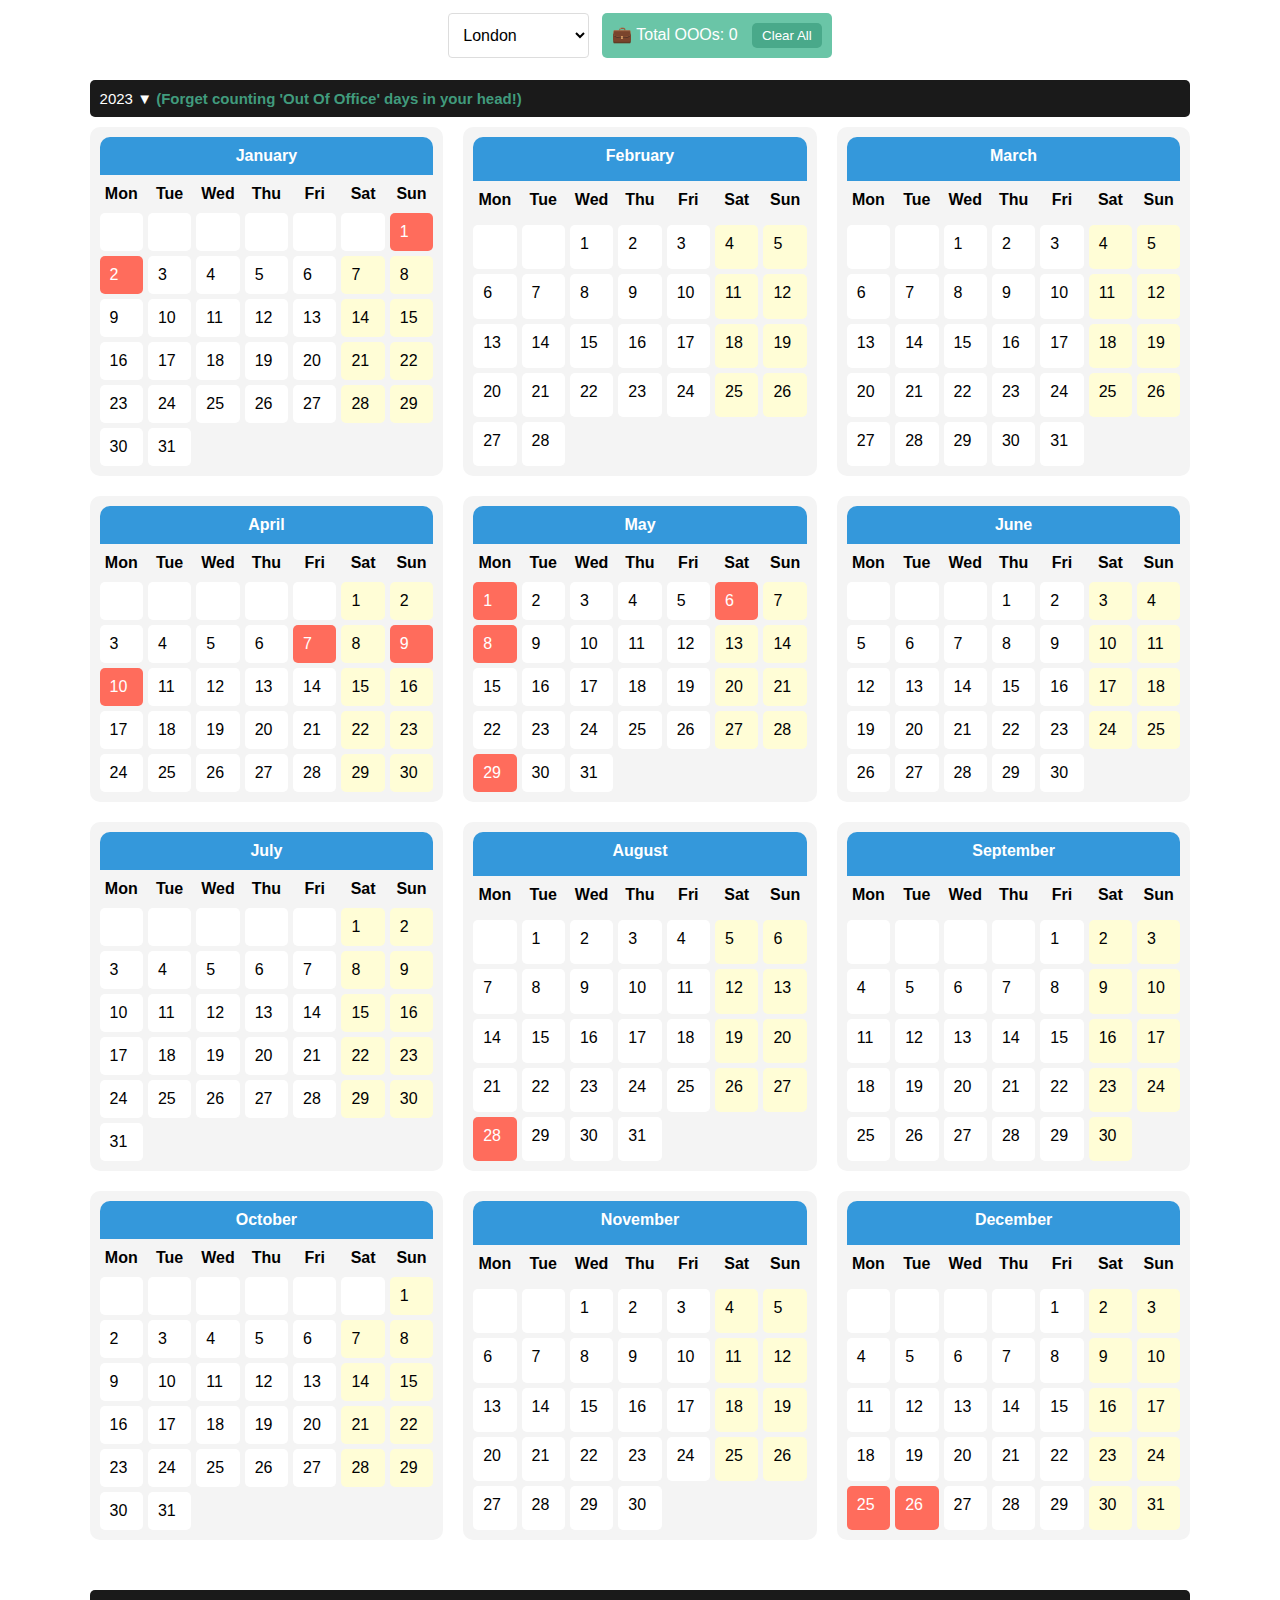
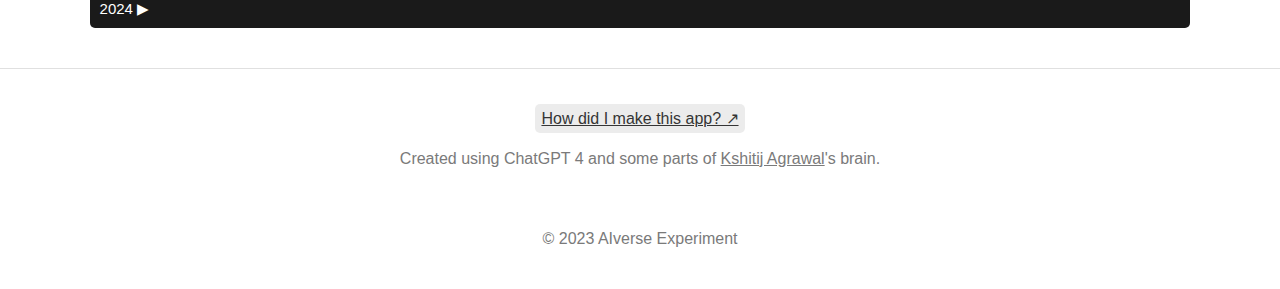
==== commit 3c0b7f9a: "Added clear all button" ====
--- a/index.html
+++ b/index.html
@@ -18,8 +18,9 @@
         <!-- <div class="tagline">  Forget counting 'Out Of Office' days in your head! </div> -->
         <select id="citySelector" class="city-selector"></select> <!-- Dropdown for city selection -->
         <div class="counter">
-            💼 Total OOOs: <span id="counter">0</span>
+            💼 Total OOOs: <span id="counter">0</span> <button id="clearAll">Clear All</button>
         </div>
+        
     </div>
 
     <div class="year-panel">
--- a/styles.css
+++ b/styles.css
@@ -210,8 +210,8 @@
 }
 
 .collapsible {
-    background-color: #f1f1f1;
-    color: #444;
+    background-color: #1a1a1a;
+    color: #fff;
     cursor: pointer;
     padding: 10px;
     width: 86%;
@@ -224,7 +224,7 @@
 }
 
 .collapsible:hover {
-    background-color: #ddd;
+    background-color: rgb(96, 96, 96);
 }
 
 .year-content {
@@ -237,3 +237,18 @@
     border-bottom-left-radius: 5px;
     border-bottom-right-radius: 5px;
 }
+
+#clearAll {
+    margin-left: 10px;
+    padding: 5px 10px;
+    border: none;
+    background-color: rgba(66, 163, 131, 0.822);
+    color: #ffffff;
+    cursor: pointer;
+    border-radius: 5px;
+    transition: background-color 0.3s;
+}
+
+#clearAll:hover {
+    background-color: rgba(74, 185, 148, 1);
+}
